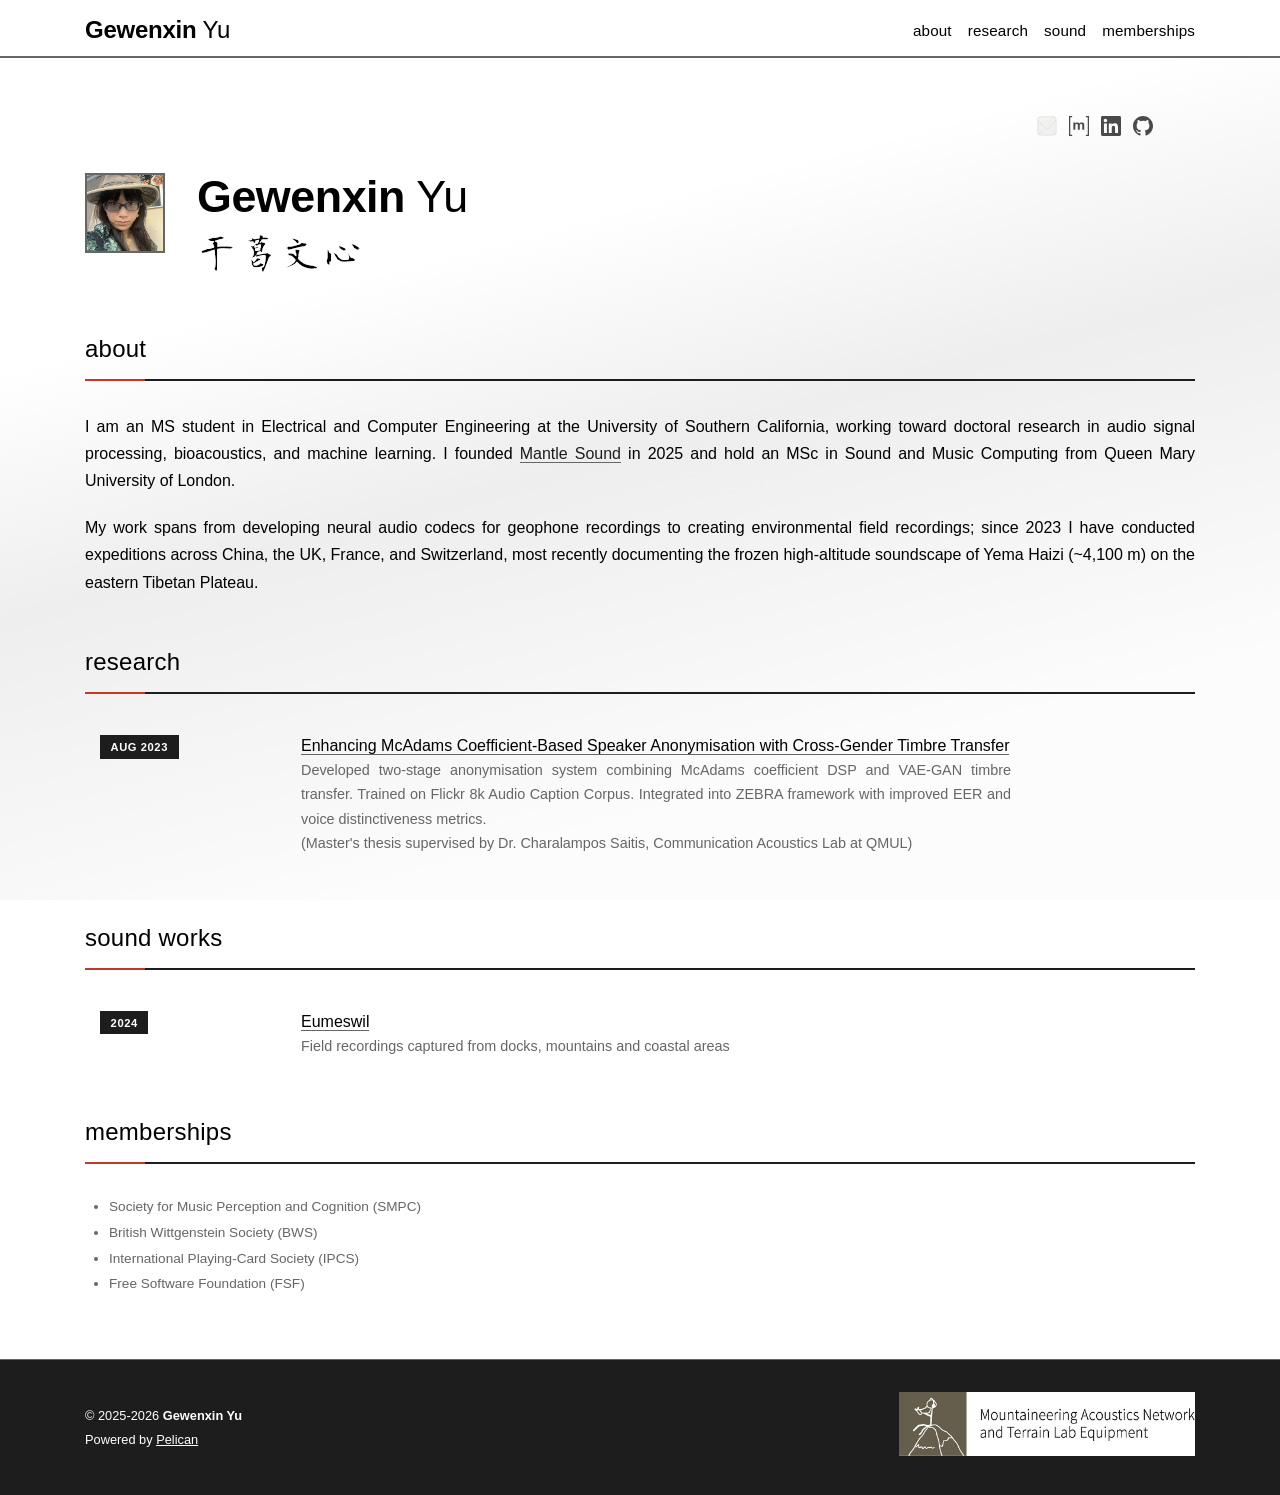
==== index.html @ 7c5c431f "deploy 2026-08-08" ====
<!DOCTYPE html>
<html lang="en">
  <head>
    <meta charset="utf-8">
    <meta name="viewport" content="width=device-width, initial-scale=1, shrink-to-fit=no">
    <meta http-equiv="X-UA-Compatible" content="IE=edge">
    <title>Gewenxin Yu</title>
    <meta name="author" content="Gewenxin Yu">
    <meta name="description" content="Personal academic website of Gewenxin Yu - Electroacoustic Music, Sound Computing, and Field Recording Research">

    <meta property="og:site_name" content="Gewenxin Yu">
    <meta property="og:type" content="website">
    <meta property="og:title" content="Gewenxin Yu">
    <meta property="og:description" content="Personal academic website of Gewenxin Yu">
    <meta property="og:url" content="https://transcendental-electroacoustic.xyz/">

    <meta name="twitter:card" content="summary">
    <meta name="twitter:title" content="Gewenxin Yu">
    <meta name="twitter:description" content="Personal academic website of Gewenxin Yu">

    <link rel="icon" type="image/x-icon" href="/css/favicon.ico">
    <link rel="stylesheet" href="/css/style.css">
  </head>
  <body class="fixed-top-nav">
<header>
  <nav id="navbar" class="navbar">
    <div class="container">
      <a class="navbar-brand" href="https://transcendental-electroacoustic.xyz/">
        <span class="font-weight-bold">Gewenxin</span> Yu
      </a>

      <button class="navbar-toggler" type="button" onclick="toggleNavbar()" aria-label="Toggle navigation">
        <span class="icon-bar"></span>
        <span class="icon-bar"></span>
        <span class="icon-bar"></span>
      </button>

      <ul class="navbar-nav" id="navbarNav">
        <li class="nav-item"><a class="nav-link" href="https://transcendental-electroacoustic.xyz/#about">about</a></li>
        <li class="nav-item"><a class="nav-link" href="https://transcendental-electroacoustic.xyz/#research">research</a></li>
        <li class="nav-item"><a class="nav-link" href="https://transcendental-electroacoustic.xyz/#sound-works">sound</a></li>
        <li class="nav-item"><a class="nav-link" href="https://transcendental-electroacoustic.xyz/#mem">memberships</a></li>
      </ul>
    </div>
  </nav>

  <progress id="progress" value="0">
    <span class="progress-bar"></span>
  </progress>
</header>
    <div class="container mt-5">
      <div class="post">
<div class="profile float-right">
  <div class="address">
    <div class="profile-links">
      <a href="mailto:gewenxin.yu@proton.me"   aria-label="Email">
        <img src="/css/email.svg" alt="Email" class="profile-icon">
      </a>
      <a href="https://matrix.to/#/@g.yu:magdeburg.jetzt" target="_blank" rel="noopener noreferrer" aria-label="Matrix">
        <img src="/css/matrix.svg" alt="Matrix" class="profile-icon">
      </a>
      <a href="https://www.linkedin.com/in/gewenxin-yu/" target="_blank" rel="noopener noreferrer" aria-label="LinkedIn">
        <img src="/css/linkedin.svg" alt="LinkedIn" class="profile-icon">
      </a>
      <a href="https://github.com/ST-48-1240162" target="_blank" rel="noopener noreferrer" aria-label="GitHub">
        <img src="/css/github.svg" alt="GitHub" class="profile-icon">
      </a>
    </div>
  </div>
</div>

<div class="hero-section">
  <div class="hero-content">
    <img src="/images/profile.jpg" alt="Gewenxin Yu" class="hero-photo">
    <div class="hero-text">
      <h1><span class="font-weight-bold">Gewenxin</span> Yu</h1>
      <img src="/images/full-name.png" alt="中文名" class="chinese-name">
    </div>
  </div>
</div>

<h2><span id="about">about</span></h2>
<p>I am an MS student in Electrical and Computer Engineering at the University of Southern California, working toward doctoral research in audio signal processing, bioacoustics, and machine learning. I founded <a href="https://mantle-sound.org/">Mantle Sound</a> in 2025 and hold an MSc in Sound and Music Computing from Queen Mary University of London.</p>
<p>My work spans from developing neural audio codecs for geophone recordings to creating environmental field recordings; since 2023 I have conducted expeditions across China, the UK, France, and Switzerland, most recently documenting the frozen high-altitude soundscape of Yema Haizi (~4,100 m) on the eastern Tibetan Plateau.</p>

<h2><span id="research">research</span></h2>
<div class="news">
  <div class="table-row">
    <div class="col-sm-2 abbr"><abbr class="badge">Aug 2023</abbr></div>
    <div class="col-sm-8">
      <a href="/research/tt.html" class="title">Enhancing McAdams Coefficient-Based Speaker Anonymisation with Cross-Gender Timbre Transfer</a>
      <p class="description">Developed two-stage anonymisation system combining McAdams coefficient DSP and VAE-GAN timbre transfer. Trained on Flickr 8k Audio Caption Corpus. Integrated into ZEBRA framework with improved EER and voice distinctiveness metrics.<br> (Master's thesis supervised by Dr. Charalampos Saitis, Communication Acoustics Lab at QMUL)</p>
      <div class="project-links">
      </div>
    </div>
  </div>
</div>

<h2><span id="sound-works">sound works</span></h2>
<div class="news">
  <div class="table-row">
    <div class="col-sm-2 abbr"><abbr class="badge">2024</abbr></div>
    <div class="col-sm-8">
      <a href="/sound/eumeswil.html" class="title">Eumeswil</a>
      <p class="description">Field recordings captured from docks, mountains and coastal areas</p>
    </div>
  </div>
</div>

<h2><span id="mem">memberships</span></h2>
<ul class="memberships-list">
  <li class="membership-item">Society for Music Perception and Cognition (SMPC)</li>
  <li class="membership-item">British Wittgenstein Society (BWS)</li>
  <li class="membership-item">International Playing-Card Society (IPCS)</li>
  <li class="membership-item">Free Software Foundation (FSF)</li>
</ul>
      </div>
    </div>

<footer class="site-footer">
  <div class="container">
    <div class="footer-content">
      <div class="footer-text">
        <p>&copy; 2025-2026 <strong>Gewenxin Yu</strong></p>
        <p>Powered by <a href="https://getpelican.com/" target="_blank" rel="noopener noreferrer">Pelican</a></p>
      </div>
      <div class="footer-logo">
        <a href="https://mantle-sound.org/" target="_blank" rel="noopener noreferrer" title="Mountaineering Acoustics Network">
          <img src="/images/mantle.jpg" alt="MAN Network">
        </a>
      </div>
    </div>
  </div>
</footer>    <script src="/js/common.js"></script>
  </body>
</html>
---- css/style.css ----
:root {
  /* 5-Color Palette */
  
  /* 1. Light Blue Gradient - Background */
  --color-white: #ffffff;
  
  /* 2. Deep Black - Primary Text */
  --color-black: #000000;
  
  /* 3. Medium Gray - Secondary Text */
  --color-gray: #666666;
  
  /* 4. Navy Blue - Theme Color */
  --color-navy: #1d1d1d;
  
  /* 5. Deep Red - Accent Color */
  --color-red: #c0392b;

  /* Application Variables - All derived from 5-color palette */
  --global-bg-color: linear-gradient(165deg, #ffffff 30%, #eeeeee 50%, #fcfcfc 80%);
  --global-text-color: var(--color-black);
  --global-text-color-light: var(--color-gray);
  --global-theme-color: var(--color-navy);
  --global-hover-color: var(--color-navy);
  --global-footer-bg-color: var(--color-navy);
  --global-footer-text-color: var(--color-gray);
  --global-divider-color: var(--color-gray);
  --global-accent-color: var(--color-red);

  /* Derived Colors - Using transparency for subtle variations */
  --global-code-bg-color: var(--color-white);
  --global-table-bg-color: var(--color-white);
  --global-subtle-bg: var(--color-white);
  --global-border-light: var(--color-gray);

  /* Navbar */
  --navbar-bg-color: var(--color-white);
  --navbar-text-color: var(--color-black);

  /* Status Colors - Using existing palette */
  --success-color: var(--color-navy);
  --warning-color: var(--color-red);
  --info-color: var(--color-navy);

  /* Content */
  --news-table-bg-color: var(--color-white);
  --content-highlight: #fff;

  /* Typography */
  --global-font-size: 16px;
  --global-line-height: 1.5;
  --font-family-sans-serif: sans-serif;
  --font-family-serif: serif;
  --font-family-monospace: monospace;
}

/* ========================================================================
   Simple Grid System (Bootstrap alternative)
   ======================================================================== */

.container {
  max-width: 1140px;
  margin: 0 auto;
  padding: 0 15px;
  width: 100%;
}

.row {
  display: flex;
  flex-wrap: wrap;
  margin: 0 -15px;
}

.col-sm-2, .col-sm-6, .col-sm-7, .col-sm-8, .col-sm-9, .col-sm-12 {
  padding: 0 15px;
  width: 100%;
}

.col-sm-2 {
  flex: 0 0 16.666667%;
  max-width: 16.666667%;
}

.col-sm-6 {
  flex: 0 0 50%;
  max-width: 50%;
}

.col-sm-7 {
  flex: 0 0 58.333333%;
  max-width: 58.333333%;
}

.col-sm-8 {
  flex: 0 0 66.666667%;
  max-width: 66.666667%;
}

.col-sm-9 {
  flex: 0 0 75%;
  max-width: 75%;
}

.col-sm-12 {
  flex: 0 0 100%;
  max-width: 100%;
}

/* ========================================================================
   Global Styles
   ======================================================================== */

* {
  box-sizing: border-box;
}

html {
  font-size: var(--global-font-size);
  scroll-behavior: smooth;
  scroll-padding-top: 80px;
}

body {
  background: var(--global-bg-color);
  background-attachment: fixed;
  color: var(--global-text-color);
  font-family: var(--font-family-sans-serif);
  font-size: 1rem;
  font-weight: 400;
  line-height: var(--global-line-height);
  margin: 0;
  padding: 0;
  min-height: 100vh;

  -webkit-font-smoothing: antialiased;
  -moz-osx-font-smoothing: grayscale;
}

/* Smooth scrolling and padding for fixed navbar */
body.fixed-top-nav {
  padding-top: 56px;
}

/* ========================================================================
   Typography
   ======================================================================== */

h1, h2, h3, h4, h5, h6 {
  color: var(--global-text-color);
  font-family: var(--font-family-sans-serif);
  font-weight: 500;
  margin-bottom: 1rem;
  margin-top: 0;
}

h1 {
  font-family: var(--font-family-sans-serif);
  font-size: 2.8rem;
  font-weight: 300;
  letter-spacing: -0.01em;
  line-height: 1.1;
  margin-bottom: 1.5rem;
  color: var(--global-text-color);
}

h2 {
  font-size: 1.5rem;
  font-weight: 400;
  letter-spacing: 0.01em;
  border-bottom: 2px solid var(--global-theme-color);
  padding-bottom: 0.75rem;
  margin-bottom: 2rem;
  margin-top: 3rem;
  position: relative;
}

h2::before {
  content: '';
  position: absolute;
  bottom: -2px;
  left: 0;
  width: 60px;
  height: 2px;
  background-color: var(--global-accent-color);
  transition: width 0.3s ease;
}

h2:hover::before {
  width: 100px;
}

h3 {
  font-size: 1.5rem;
  margin-top: 1.5rem;
}

h4 {
  font-size: 1.25rem;
}

h5 {
  font-size: 1.1rem;
  font-weight: 500;
}

h6 {
  font-size: 1rem;
  font-weight: 600;
  color: var(--global-text-color-light);
  text-transform: uppercase;
  letter-spacing: 0.05em;
}

p {
  margin-bottom: 1.25rem;
  margin-top: 0;
  text-align: justify;
  line-height: 1.7;
  color: var(--global-text-color);
}

/* Academic paragraph spacing */
p + p {
  margin-top: 1rem;
}

.desc {
  font-size: 1.2rem;
  font-weight: 300;
  color: var(--global-text-color-light);
  margin-bottom: 2.5rem;
  line-height: 1.5;
  letter-spacing: 0.01em;
}

/* geometric dividers */
.project-divider {
  border: 0;
  border-top: 1px solid var(--global-divider-color);
  margin: 2rem 0;
  opacity: 0.6;
}

/* Links */
a {
  color: var(--global-theme-color);
  text-decoration: none;

  border-bottom: 1px solid transparent;
}

a:hover {
  color: var(--global-hover-color);
  border-bottom-color: var(--global-hover-color);
}

/* Academic content links */
.post a, .project-description a {
  border-bottom: 1px solid var(--color-gray);
}

.post a:hover, .project-description a:hover {
  border-bottom-color: var(--global-hover-color);
  /* background-color: var(--color-white); */
}

/* ========================================================================
   Navigation Bar
   ======================================================================== */

.navbar {
  background-color: var(--color-white);
  position: fixed;
  top: 0;
  left: 0;
  right: 0;
  z-index: 1000;
  padding: 0.75rem 0;
}

/* Pure minimal navbar without shadows */
.navbar.scrolled {
  /* No shadow - pure */
  box-shadow: none;
}

.navbar .container {
  display: flex;
  align-items: center;
  justify-content: space-between;
}

.navbar-brand {
  color: var(--navbar-text-color);
  font-family: var(--font-family-sans-serif);
  font-size: 1.5rem;
  font-weight: 400;
  text-decoration: none;
  letter-spacing: -0.01em;
}

.navbar-nav {
  display: flex;
  list-style: none;
  margin: 0;
  padding: 0;
  align-items: center;
}

.navbar-nav .nav-item {
  margin-left: 1rem;
}

.navbar-nav .nav-link {
  color: var(--navbar-text-color);
  font-family: var(--font-family-sans-serif);
  font-weight: 400;
  font-size: 0.95rem;
  letter-spacing: 0.01em;
  text-transform: lowercase;
  transition: color 0.2s ease;
  text-decoration: none;
  padding: 0.5rem 0;
}

.navbar-nav .nav-link:hover {
  color: var(--global-theme-color);
}

.navbar-nav .nav-link.active {
  color: var(--global-theme-color);
}

/* Mobile navbar */
.navbar-toggler {
  background: none;
  border: none;
  padding: 0.25rem 0.5rem;
  cursor: pointer;
  display: none;
}

.navbar-toggler:focus {
  outline: none;
}

.icon-bar {
  display: block;
  width: 22px;
  height: 2px;
  background-color: var(--navbar-text-color);

  position: relative;
}

.icon-bar + .icon-bar {
  margin-top: 4px;
}

@media (max-width: 768px) {
  .navbar-toggler {
    display: block;
  }
  
  .navbar-nav {
    display: none;
    position: absolute;
    top: 100%;
    left: 0;
    right: 0;
    background-color: var(--navbar-bg-color);
    border-top: 1px solid var(--color-gray);
    padding: 1rem;
    flex-direction: column;
  }
  
  .navbar-nav.show {
    display: flex;
}
  
  .navbar-nav .nav-item {
    margin: 0.5rem 0;
  }
}

/* Progress bar */
#progress {
  background-color: var(--global-divider-color);
  border: none;
  height: 2px;
  left: 0;
  position: fixed;
  top: 56px;
  width: 100%;
  z-index: 1030;
}

#progress::-webkit-progress-bar {
  background-color: transparent;
}

#progress::-webkit-progress-value {
  background-color: var(--global-theme-color);
}

#progress::-moz-progress-bar {
  background-color: var(--global-theme-color);
}

/* ========================================================================
   Profile Section
   ======================================================================== */

.profile {
  margin-bottom: 2rem;
  margin-left: 2rem;
  width: 200px;
}



.profile .address {
  font-family: var(--font-family-sans-serif);
  font-size: 0.85rem;
  line-height: 1.4;
  text-align: center;
}

.profile .address p {
  color: var(--global-text-color-light);
  margin: 0.4rem 0;
  text-align: center;
  font-weight: 400;
}

.profile .address p:first-child {
  color: var(--global-text-color);
  font-weight: 500;
  font-size: 0.9rem;
}

.profile .address .profile-links {
  display: flex;
  justify-content: center;
  align-items: center;
  gap: 0.75rem;
  margin-top: 0.75rem;
}

.profile .address .profile-links a {
  border-bottom: none;
}

.profile .address .profile-links a:hover {
  border-bottom: none;
}

.profile .address .profile-icon {
  width: 20px;
  height: 20px;
  opacity: 0.7;
  transition: opacity 0.2s ease;
}

.profile .address .profile-icon:hover {
  opacity: 1;
}

/* ========================================================================
   Hero Section - Photo with Title
   ======================================================================== */

.hero-section {
  margin: 2rem 0;
  clear: both;
}

.hero-content {
  display: flex;
  align-items: flex-start;
  gap: 2rem;
  margin-bottom: 2rem;
}

.hero-photo {
  width: 80px;
  height: 80px;
  border: 2px solid var(--global-divider-color);
  background-color: var(--color-white);
  object-fit: cover;
  flex-shrink: 0;
}

.hero-photo:hover {
  border-color: var(--global-theme-color);
  transition: border-color 0.3s ease;
}

.hero-text {
  flex-grow: 1;
}

.hero-text h1 {
  margin-bottom: 0.5rem;
  margin-top: -0.2rem;
  line-height: 1.2;
}

.hero-text .desc {
  margin-bottom: 0;
}

/* Chinese Name Image Styling */
.chinese-name {
  max-width: 100%;
  height: auto;
  margin: 0.5rem 0;
  display: block;
  filter: contrast(1.1);
  image-rendering: -webkit-optimize-contrast;
  image-rendering: crisp-edges;
}

/* Responsive Profile and Hero */
@media (max-width: 768px) {
  .profile {
    display: none;
  }
  
  .hero-section {
    margin: 1.5rem 0;
  }
  
  .hero-content {
    flex-direction: column;
    align-items: center;
    text-align: center;
    gap: 1rem;
    margin-bottom: 1.5rem;
  }
  
  .hero-photo {
    width: 80px;
    height: 80px;
    margin: 0 auto;
    border: 2px solid var(--global-divider-color);
    background-color: var(--color-white);
    object-fit: cover;
  }
  
  .hero-photo:hover {
    border-color: var(--global-theme-color);
    transition: border-color 0.3s ease;
  }
  
  .hero-text {
    display: flex;
    flex-direction: column;
    align-items: center;
    gap: 0.5rem;
  }
  
  .hero-text h1 {
    text-align: center;
    margin: 0;
    font-size: 1.75rem;
    line-height: 1.2;
    font-weight: 600;
  }
  
  .hero-text .desc {
    text-align: center;
    margin: 0;
  font-size: 1rem;
    color: var(--global-text-color-light);
    font-weight: 400;
  }
  
  .chinese-name {
    max-width: 90%;
    margin: 0.75rem auto;
  }
  
  /* Mobile Grid Optimization */
  .container {
    padding: 0 12px;
  }
  
  .row {
    margin: 0 -12px;
  }
  
  .col-sm-2, .col-sm-6, .col-sm-7, .col-sm-8, .col-sm-9, .col-sm-12 {
    padding: 0 12px;
  }
}

/* ========================================================================
   Projects Section
   ======================================================================== */

.projects {
  margin: 2rem 0;
}

.project-item {
  margin-bottom: 2rem;
}

.project-title {
  color: var(--global-text-color);
  font-weight: 500;
  margin-bottom: 0.5rem;
}

.project-title:hover {
  color: var(--global-theme-color);
}

.project-description {
  color: var(--global-text-color-light);
  font-size: 0.95rem;
  margin-bottom: 1rem;
}

.project-links {
  margin-top: 0.5rem;
}

.project-links .btn {
  background-color: transparent;
  border: 1px solid var(--global-theme-color);
  color: var(--global-theme-color);
  font-family: var(--font-family-sans-serif);
  font-size: 0.75rem;
  font-weight: 500;
  letter-spacing: 0.05em;
  margin-right: 0.75rem;
  margin-bottom: 0.5rem;
  padding: 0.4rem 1rem;
  text-decoration: none;
  text-transform: uppercase;

  display: inline-block;
}

.project-links .btn:hover {
  background-color: var(--global-theme-color);
  border-color: var(--global-theme-color);
  color: var(--color-white);
}

.project-divider {
  border: 0;
  border-top: 1px solid var(--global-divider-color);
  margin: 1.5rem 0;
  opacity: 0.3;
}

/* ========================================================================
   News Section (for talks, memberships, etc.)
   ======================================================================== */

.news {
  margin: 2rem 0;
}

.table-row {
  align-items: flex-start;
  display: flex;
  margin-bottom: 1.5rem;
  padding: 0.5rem 0;
}

.abbr {
  min-width: 120px;
  margin-right: 1rem;
}

.badge {
  background-color: var(--global-subtle-bg);
  border: 1px solid var(--global-border-light);
  color: var(--global-text-color-light);
  font-size: 0.7rem;
  font-weight: 600;
  letter-spacing: 0.05em;
  padding: 0.3rem 0.6rem;
  text-transform: uppercase;
  white-space: nowrap;

}

/* Special badge for dates */
.badge:not(.status-badge) {
  background-color: var(--global-theme-color);
  color: var(--color-white);
  border-color: var(--global-theme-color);
}

/* Academic status badges */
.badge.status-success {
  background-color: var(--success-color);
  border-color: var(--success-color);
  color: var(--color-white);
}

.badge.status-warning {
  background-color: var(--warning-color);
  border-color: var(--warning-color);
  color: var(--color-white);
}

.badge.status-info {
  background-color: var(--info-color);
  border-color: var(--info-color);
  color: var(--color-white);
}

.title {
  color: var(--global-text-color);
  font-weight: 500;
  margin-bottom: 0.25rem;
}

/* Extend concept styling to news/essays section */
.title .concept-primary {
  font-style: normal;
  color: var(--global-theme-color);
  font-weight: 400;
}

.title .concept-secondary {
  font-style: normal;
  color: var(--global-accent-color);
  font-weight: 400;
}

.title:hover {
  color: var(--global-theme-color);
}

.description {
  color: var(--global-text-color-light);
  font-size: 0.9rem;
  margin-bottom: 0;
}

/* ========================================================================
   Memberships Section (List)
   ======================================================================== */

.memberships-list {
  margin: 1rem 0 1.5rem 0;
  padding-left: 1.5rem;
  /* list-style: none; */
  font-size: 0.85rem;
  line-height: 1.6;
  color: var(--global-text-color-light);
}

.memberships-list li {
  margin-bottom: 0.25rem;
}

.membership-item {
  color: var(--global-text-color-light);
  font-weight: 400;
}

/* ========================================================================
   Contact Section
   ======================================================================== */

.contact-info {
  margin: 2rem 0;
}

.contact-info h6 {
  border-bottom: 1px solid var(--global-divider-color);
  margin-bottom: 0.5rem;
  padding-bottom: 0.25rem;
}

.contact-icon {
  width: 1em;
  height: 1em;
  vertical-align: middle;
  margin-right: 0.5em;
}

/* ========================================================================
   Utility Classes
   ======================================================================== */

.clearfix::after {
  clear: both;
  content: "";
  display: table;
}

.float-right {
  float: right;
}

.mt-5 {
  margin-top: 3rem;
}

.z-depth-0 {
  box-shadow: none;
}

.font-weight-bold {
  font-weight: 700;
}

/* ========================================================================
   Responsive Design
   ======================================================================== */

@media (max-width: 768px) {
  body.fixed-top-nav {
    padding-top: 56px;
  }

  .profile {
    float: none !important;
    margin-bottom: 1rem;
    margin-left: 0;
    width: 100%;
  }

  .profile .address {
    text-align: center;
  }

  h1 {
    font-size: 2rem;
    text-align: center;
  }

  .desc {
    text-align: center;
  }

  .table-row {
    flex-direction: column;
  }

  .abbr {
    margin-bottom: 0.5rem;
    margin-right: 0;
    min-width: auto;
  }

  .contact-info .row {
        flex-direction: column;
    }

  .contact-info .col-sm-6 {
    margin-bottom: 1rem;
  }

  .contact-links {
    justify-content: center;
  }
}

@media (max-width: 576px) {
  .container {
    padding-left: 1rem;
    padding-right: 1rem;
  }

  h1 {
    font-size: 1.75rem;
  }

  h2 {
    font-size: 1.5rem;
  }

  .project-links .btn {
    display: block;
    margin-bottom: 0.5rem;
    margin-right: 0;
    width: 100%;
  }
}

/* ========================================================================
   Post Layouts
   ======================================================================== */

.post-header {
  /* margin-bottom: 2rem; */
}

.post-title {
  font-family: var(--font-family-sans-serif);
  font-size: 2.3rem;
  font-weight: 300;
  letter-spacing: -0.01em;
  line-height: 1.2;
  margin-bottom: 1rem;
  color: var(--global-text-color);
}

/* Special terminology styling */
.post-title i {
  font-style: normal;
  color: var(--global-accent-color);
  font-weight: 400;
  border-bottom: 1px solid var(--global-accent-color);
  padding-bottom: 1px;
}

/* Alternative: Different colors for different concepts */
.post-title .concept-primary {
  font-style: normal;
  color: var(--global-theme-color);
  font-weight: 400;
}

.post-title .concept-secondary {
  font-style: normal;
  color: var(--global-accent-color);
  font-weight: 400;
}

.post-description {
  font-size: 1.1rem;
  font-weight: 300;
  color: var(--global-text-color-light);
  margin-bottom: 1.5rem;
  line-height: 1.6;
}

.post-meta {
  margin-bottom: 1.5rem;
}

.post-nav {
  margin-top: 1rem;
}

.back-link {
  color: var(--global-text-color-light);
  font-size: 0.9rem;
  font-weight: 500;
  text-decoration: none;
  transition: color 0.3s ease;
  border-bottom: none;
}

.back-link:hover {
  color: var(--global-theme-color);
  border-bottom: 1px solid var(--global-theme-color);
}

.post-divider {
  border: 0;
  border-top: 2px solid var(--global-theme-color);
  margin: 2rem 0;
  opacity: 0.8;
  position: relative;
}

.post-divider::after {
  content: '';
  position: absolute;
  top: -2px;
  left: 0;
  width: 80px;
  height: 2px;
  background-color: var(--global-accent-color);
}

.post-content {
  line-height: 1.8;
  font-size: 1.05rem;
}

.post-content h1, 
.post-content h2, 
.post-content h3, 
.post-content h4, 
.post-content h5, 
.post-content h6 {
  margin-top: 2.5rem;
  margin-bottom: 1rem;
  font-family: var(--font-family-sans-serif);
}

.post-content h2 {
  font-size: 1.8rem;
  font-weight: 400;
  border-bottom: 1px solid var(--global-divider-color);
  padding-bottom: 0.5rem;
}

.post-content h3 {
  font-size: 1.4rem;
  font-weight: 500;
}

.post-content p {
  margin-bottom: 1.5rem;
  text-align: justify;
}

.post-content blockquote {
  border-left: 4px solid var(--global-theme-color);
  padding: 1rem 1.5rem;
  margin: 2rem 0;
  background-color: var(--content-highlight);
  font-style: italic;
}

.post-content code {
  background-color: var(--global-code-bg-color);
  padding: 0.2rem 0.4rem;
  font-family: var(--font-family-monospace);
  font-size: 0.9rem;
}

.post-content pre {
  background-color: var(--global-code-bg-color);
  padding: 1.5rem;
  overflow-x: auto;
  line-height: 1.4;
  margin: 1.5rem 0;
}

.post-content pre code {
  background: none;
  padding: 0;
}

/* External links styling */
.external-link {
  text-align: center;
  margin: 1.5rem 0;
}

.external-btn {
  background-color: var(--global-theme-color);
  border: 1px solid var(--global-theme-color);
  color: var(--color-white);
  font-weight: 500;
  padding: 0.75rem 1.5rem;
  text-decoration: none;

}

.external-btn:hover {
  background-color: var(--global-hover-color);
  border-color: var(--global-hover-color);
}

/* ========================================================================
   Image Styling
   ======================================================================== */

/* Center all images elegantly - */
.post-content img {
  display: block;
  margin: 2rem auto;
  max-width: 100%;
  height: auto;
}

/* Figure Styling */
.post-content figure {
  margin: 3rem auto;
  text-align: center;
  max-width: 90%;
}

.post-content figure img {
  margin-bottom: 1rem;
}

.post-content figcaption {
  font-family: var(--font-family-sans-serif);
  font-size: 0.9rem;
  font-weight: 500;
  color: var(--global-text-color-light);
  text-transform: uppercase;
  letter-spacing: 0.05em;
  margin-top: 1rem;
  border-top: 2px solid var(--global-accent-color);
  margin-bottom: 1rem;
  padding-top: 0.75rem;
  max-width: 80%;
  margin-left: auto;
  margin-right: auto;
}

/* Video styling - Pure */
.post-content video {
  display: block;
  margin: 2.5rem auto;
  max-width: 100%;
  height: auto;
}

/* Table styling for image galleries */
.post-content table {
  width: 100%;
  margin: 3rem auto;
  border-collapse: separate;
  border-spacing: 1rem;
  background: transparent;
}

.post-content table img {
  margin: 0;
  width: 100%;
  max-width: 300px;
  height: auto;
}

.post-content table td {
  text-align: center;
  vertical-align: top;
  padding: 0.5rem;
  border: none;
  background: transparent;
}

.post-content table th {
  border: none;
  background: transparent;
  padding: 0.5rem;
  text-align: center;
}

/* Table captions (figcaption in tables) */
.post-content table figcaption {
  font-family: var(--font-family-sans-serif);
  font-size: 0.85rem;
  font-weight: 500;
  color: var(--global-text-color-light);
  text-transform: uppercase;
  letter-spacing: 0.05em;
  margin-top: 0.75rem;
  border-top: 1px solid var(--global-accent-color);
  padding-top: 0.5rem;
  border: none;
  margin: 0.75rem 0 0 0;
  padding: 0.5rem 0 0 0;
}

/* Center element override for legacy content */
.post-content center {
  display: block;
  text-align: center;
  margin: 2rem 0;
}

.post-content center img,
.post-content center video {
  margin: 1rem auto;
}

/* ========================================================================
   Footer
   ======================================================================== */

.site-footer {
  background-color: var(--global-footer-bg-color);
  border-top: 1px solid var(--global-divider-color);
  margin-top: 4rem;
  padding: 2rem 0;
}

.footer-content {
  display: flex;
  justify-content: space-between;
  align-items: center;
  flex-wrap: wrap;
  gap: 1.5rem;
  
}

.footer-text {
  flex: 1;
}

.footer-text p {
  color: var(--color-white);
  font-family: var(--font-family-sans-serif);
  font-size: 0.8rem;
  font-weight: 400;
  margin: 0;
  line-height: 1.5;
}

.footer-text p:first-child {
  margin-bottom: 0.25rem;
}

.footer-text strong {
  font-weight: 600;
}

.footer-text a {
  color: var(--color-white);
  text-decoration: underline;
  font-weight: 500;
}

/* .footer-logo {
  flex-shrink: 0;
} */

.footer-logo img {
  height: 64px;
  width: auto;
}

@media (max-width: 768px) {
  .footer-content {
    flex-direction: column;
    text-align: center;
    gap: 1rem;
  }
  
  .footer-text {
    order: 2;
  }
  
  .footer-logo {
    order: 1;
  }
}

/* ========================================================================
   Discography Page Styles
   ======================================================================== */

.post-meta {
  color: var(--global-text-color-light);
  font-family: var(--font-family-sans-serif);
  font-size: 0.9rem;
  font-weight: 400;
  margin-bottom: 2rem;
  letter-spacing: 0.01em;
}

.track-list {
  margin: 2rem 0;
}

.track {
  display: flex;
  align-items: center;
  padding: 0.75rem 0;
  border-bottom: 1px solid var(--global-divider-color);
  font-family: var(--font-family-sans-serif);
}

.track:last-child {
  border-bottom: none;
}

.track-number {
  flex: 0 0 3rem;
  font-weight: 500;
  color: var(--global-text-color-light);
  font-size: 0.9rem;
}

.track-title {
  flex: 1;
  font-weight: 500;
  color: var(--global-text-color);
}

.track-duration {
  flex: 0 0 4rem;
  text-align: right;
  color: var(--global-text-color-light);
  font-size: 0.9rem;
}

@media (max-width: 768px) {
  .track {
    flex-direction: column;
    align-items: flex-start;
    gap: 0.25rem;
  }
  
  .track-number {
    flex: none;
  }
  
  .track-title {
    flex: none;
  }
  
  .track-duration {
    flex: none;
    text-align: left;
  }
}

/* ========================================================================
   Audio Player Card (Bandcamp-style)
   ======================================================================== */

.audio-card {
  display: flex;
  border: 1px solid var(--global-divider-color);
  background-color: var(--color-white);
  margin: 2.5rem 0;
  max-width: 100%;
  overflow: hidden;
  transition: border-color 0.2s ease;
}

.audio-card:hover {
  border-color: var(--global-theme-color);
}

.audio-card-cover {
  flex: 0 0 160px;
  width: 160px;
  height: 160px;
  background-color: var(--global-theme-color);
  display: flex;
  align-items: center;
  justify-content: center;
  border-right: 1px solid var(--global-divider-color);
  position: relative;
  overflow: hidden;
}

.audio-card-cover img {
  width: 100%;
  height: 100%;
  object-fit: cover;
  display: block;
}

.audio-card-content {
  flex: 1;
  padding: 1.5rem 1.75rem;
  display: flex;
  flex-direction: column;
  justify-content: space-between;
  min-width: 0;
}

.audio-card-header {
  margin-bottom: 1rem;
}

.audio-card-title {
  font-size: 1.125rem;
  font-weight: 500;
  color: var(--global-text-color);
  margin: 0 0 0.375rem 0;
  line-height: 1.4;
  letter-spacing: -0.01em;
}

.audio-card-artist {
  font-size: 0.875rem;
  color: var(--global-text-color-light);
  margin: 0;
  line-height: 1.5;
  text-transform: uppercase;
  letter-spacing: 0.05em;
  font-weight: 400;
}

.audio-card-player {
  width: 100%;
  margin-top: 0.75rem;
}

.audio-card-player audio {
  width: 100%;
  height: 40px;
  outline: none;
}

/* Customize audio player controls */
.audio-card-player audio::-webkit-media-controls-panel {
  background-color: var(--color-white);
  border-top: 1px solid var(--global-divider-color);
  padding-top: 0.5rem;
}

.audio-card-player audio::-webkit-media-controls-play-button {
  background-color: var(--global-theme-color);
  border: none;
}

.audio-card-player audio::-webkit-media-controls-current-time-display,
.audio-card-player audio::-webkit-media-controls-time-remaining-display {
  color: var(--global-text-color);
  font-family: var(--font-family-sans-serif);
  font-size: 0.75rem;
}

.audio-card-player audio::-webkit-media-controls-timeline {
  background-color: var(--global-divider-color);
}

.audio-card-player audio::-webkit-media-controls-timeline::-webkit-media-slider-thumb {
  background-color: var(--global-theme-color);
}

/* Firefox audio player styling */
.audio-card-player audio::-moz-media-controls {
  background-color: var(--color-white);
}

@media (max-width: 768px) {
  .audio-card {
    flex-direction: column;
    margin: 2rem 0;
  }
  
  .audio-card-cover {
    flex: none;
    width: 100%;
    height: 240px;
    border-right: none;
    border-bottom: 1px solid var(--global-divider-color);
  }
  
  .audio-card-content {
    padding: 1.25rem;
  }
  
  .audio-card-title {
    font-size: 1rem;
  }
}
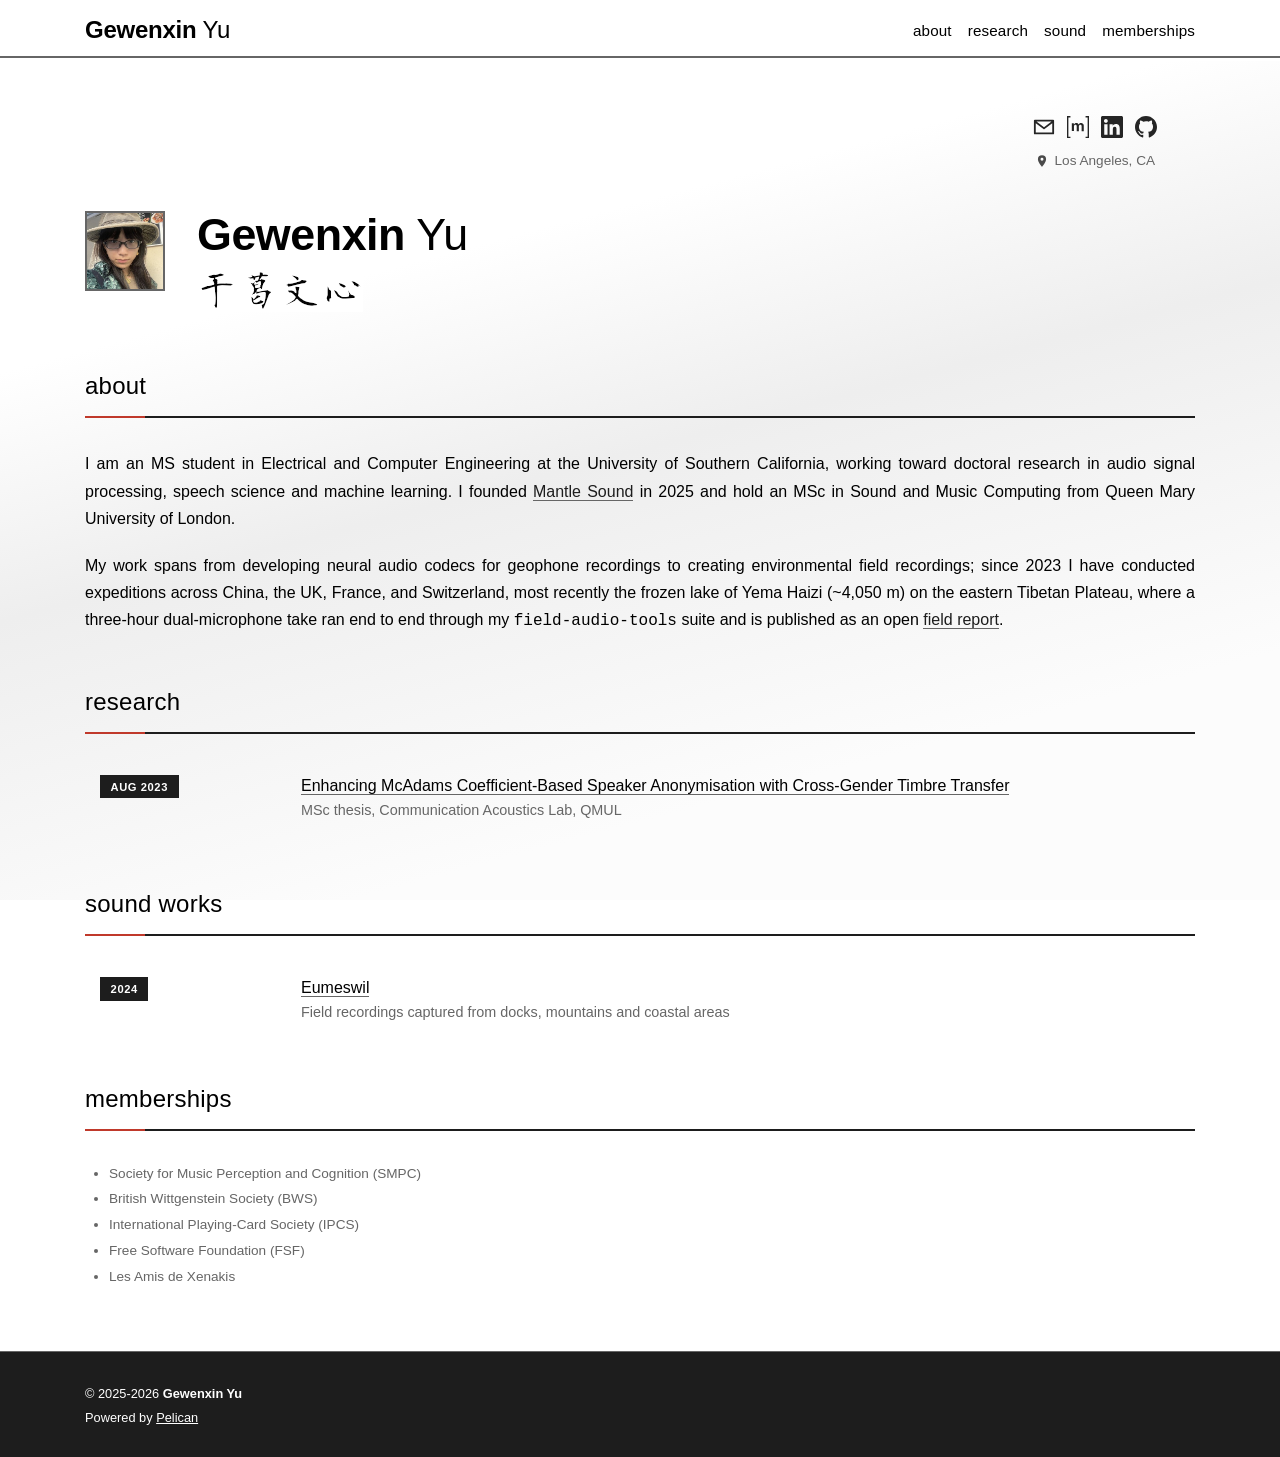
==== commit 4992700f: "deploy 2026-08-26" ====
--- a/index.html
+++ b/index.html
@@ -66,6 +66,7 @@
         <img src="/css/github.svg" alt="GitHub" class="profile-icon">
       </a>
     </div>
+    <p class="location"><img src="/css/location.svg" alt="" class="location-icon">Los Angeles, CA</p>
   </div>
 </div>
 
@@ -75,13 +76,14 @@
     <div class="hero-text">
       <h1><span class="font-weight-bold">Gewenxin</span> Yu</h1>
       <img src="/images/full-name.png" alt="中文名" class="chinese-name">
+      <p class="location location-hero"><img src="/css/location.svg" alt="" class="location-icon">Los Angeles, CA</p>
     </div>
   </div>
 </div>
 
 <h2><span id="about">about</span></h2>
-<p>I am an MS student in Electrical and Computer Engineering at the University of Southern California, working toward doctoral research in audio signal processing, bioacoustics, and machine learning. I founded <a href="https://mantle-sound.org/">Mantle Sound</a> in 2025 and hold an MSc in Sound and Music Computing from Queen Mary University of London.</p>
-<p>My work spans from developing neural audio codecs for geophone recordings to creating environmental field recordings; since 2023 I have conducted expeditions across China, the UK, France, and Switzerland, most recently documenting the frozen high-altitude soundscape of Yema Haizi (~4,100 m) on the eastern Tibetan Plateau.</p>
+<p>I am an MS student in Electrical and Computer Engineering at the University of Southern California, working toward doctoral research in audio signal processing, speech science and machine learning. I founded <a href="https://mantle-sound.org/">Mantle Sound</a> in 2025 and hold an MSc in Sound and Music Computing from Queen Mary University of London.</p>
+<p>My work spans from developing neural audio codecs for geophone recordings to creating environmental field recordings; since 2023 I have conducted expeditions across China, the UK, France, and Switzerland, most recently the frozen lake of Yema Haizi (~4,050 m) on the eastern Tibetan Plateau, where a three-hour dual-microphone take ran end to end through my <code>field-audio-tools</code> suite and is published as an open <a href="https://mantle-sound.org/software/running-field-audio-tools-on-a-long-f3-take/">field report</a>.</p>
 
 <h2><span id="research">research</span></h2>
 <div class="news">
@@ -89,7 +91,7 @@
     <div class="col-sm-2 abbr"><abbr class="badge">Aug 2023</abbr></div>
     <div class="col-sm-8">
       <a href="/research/tt.html" class="title">Enhancing McAdams Coefficient-Based Speaker Anonymisation with Cross-Gender Timbre Transfer</a>
-      <p class="description">Developed two-stage anonymisation system combining McAdams coefficient DSP and VAE-GAN timbre transfer. Trained on Flickr 8k Audio Caption Corpus. Integrated into ZEBRA framework with improved EER and voice distinctiveness metrics.<br> (Master's thesis supervised by Dr. Charalampos Saitis, Communication Acoustics Lab at QMUL)</p>
+      <p class="description">MSc thesis, Communication Acoustics Lab, QMUL</p>
       <div class="project-links">
       </div>
     </div>
@@ -113,6 +115,7 @@
   <li class="membership-item">British Wittgenstein Society (BWS)</li>
   <li class="membership-item">International Playing-Card Society (IPCS)</li>
   <li class="membership-item">Free Software Foundation (FSF)</li>
+  <li class="membership-item">Les Amis de Xenakis</li>
 </ul>
       </div>
     </div>
@@ -124,11 +127,6 @@
         <p>&copy; 2025-2026 <strong>Gewenxin Yu</strong></p>
         <p>Powered by <a href="https://getpelican.com/" target="_blank" rel="noopener noreferrer">Pelican</a></p>
       </div>
-      <div class="footer-logo">
-        <a href="https://mantle-sound.org/" target="_blank" rel="noopener noreferrer" title="Mountaineering Acoustics Network">
-          <img src="/images/mantle.jpg" alt="MAN Network">
-        </a>
-      </div>
     </div>
   </div>
 </footer>    <script src="/js/common.js"></script>
--- a/css/style.css
+++ b/css/style.css
@@ -456,14 +456,34 @@
 }
 
 .profile .address .profile-icon {
-  width: 20px;
-  height: 20px;
-  opacity: 0.7;
+  width: 22px;
+  height: 22px;
+  opacity: 0.85;
   transition: opacity 0.2s ease;
 }
 
 .profile .address .profile-icon:hover {
   opacity: 1;
+}
+
+.location {
+  display: flex;
+  align-items: center;
+  justify-content: center;
+  gap: 0.35rem;
+  margin-top: 0.75rem;
+}
+
+.location-icon {
+  width: 14px;
+  height: 14px;
+  opacity: 0.7;
+  flex-shrink: 0;
+}
+
+/* Shown only on narrow screens, where the right-hand profile block is hidden */
+.location-hero {
+  display: none;
 }
 
 /* ========================================================================
@@ -526,6 +546,14 @@
   .profile {
     display: none;
   }
+
+  .location-hero {
+    display: flex;
+    margin-top: 0;
+    font-family: var(--font-family-sans-serif);
+    font-size: 0.85rem;
+    color: var(--global-text-color-light);
+  }
   
   .hero-section {
     margin: 1.5rem 0;
@@ -571,7 +599,7 @@
   .hero-text .desc {
     text-align: center;
     margin: 0;
-  font-size: 1rem;
+    font-size: 1rem;
     color: var(--global-text-color-light);
     font-weight: 400;
   }
@@ -1176,16 +1204,7 @@
 }
 
 .footer-content {
-  display: flex;
-  justify-content: space-between;
-  align-items: center;
-  flex-wrap: wrap;
-  gap: 1.5rem;
-  
-}
-
-.footer-text {
-  flex: 1;
+  text-align: center;
 }
 
 .footer-text p {
@@ -1209,31 +1228,6 @@
   color: var(--color-white);
   text-decoration: underline;
   font-weight: 500;
-}
-
-/* .footer-logo {
-  flex-shrink: 0;
-} */
-
-.footer-logo img {
-  height: 64px;
-  width: auto;
-}
-
-@media (max-width: 768px) {
-  .footer-content {
-    flex-direction: column;
-    text-align: center;
-    gap: 1rem;
-  }
-  
-  .footer-text {
-    order: 2;
-  }
-  
-  .footer-logo {
-    order: 1;
-  }
 }
 
 /* ========================================================================
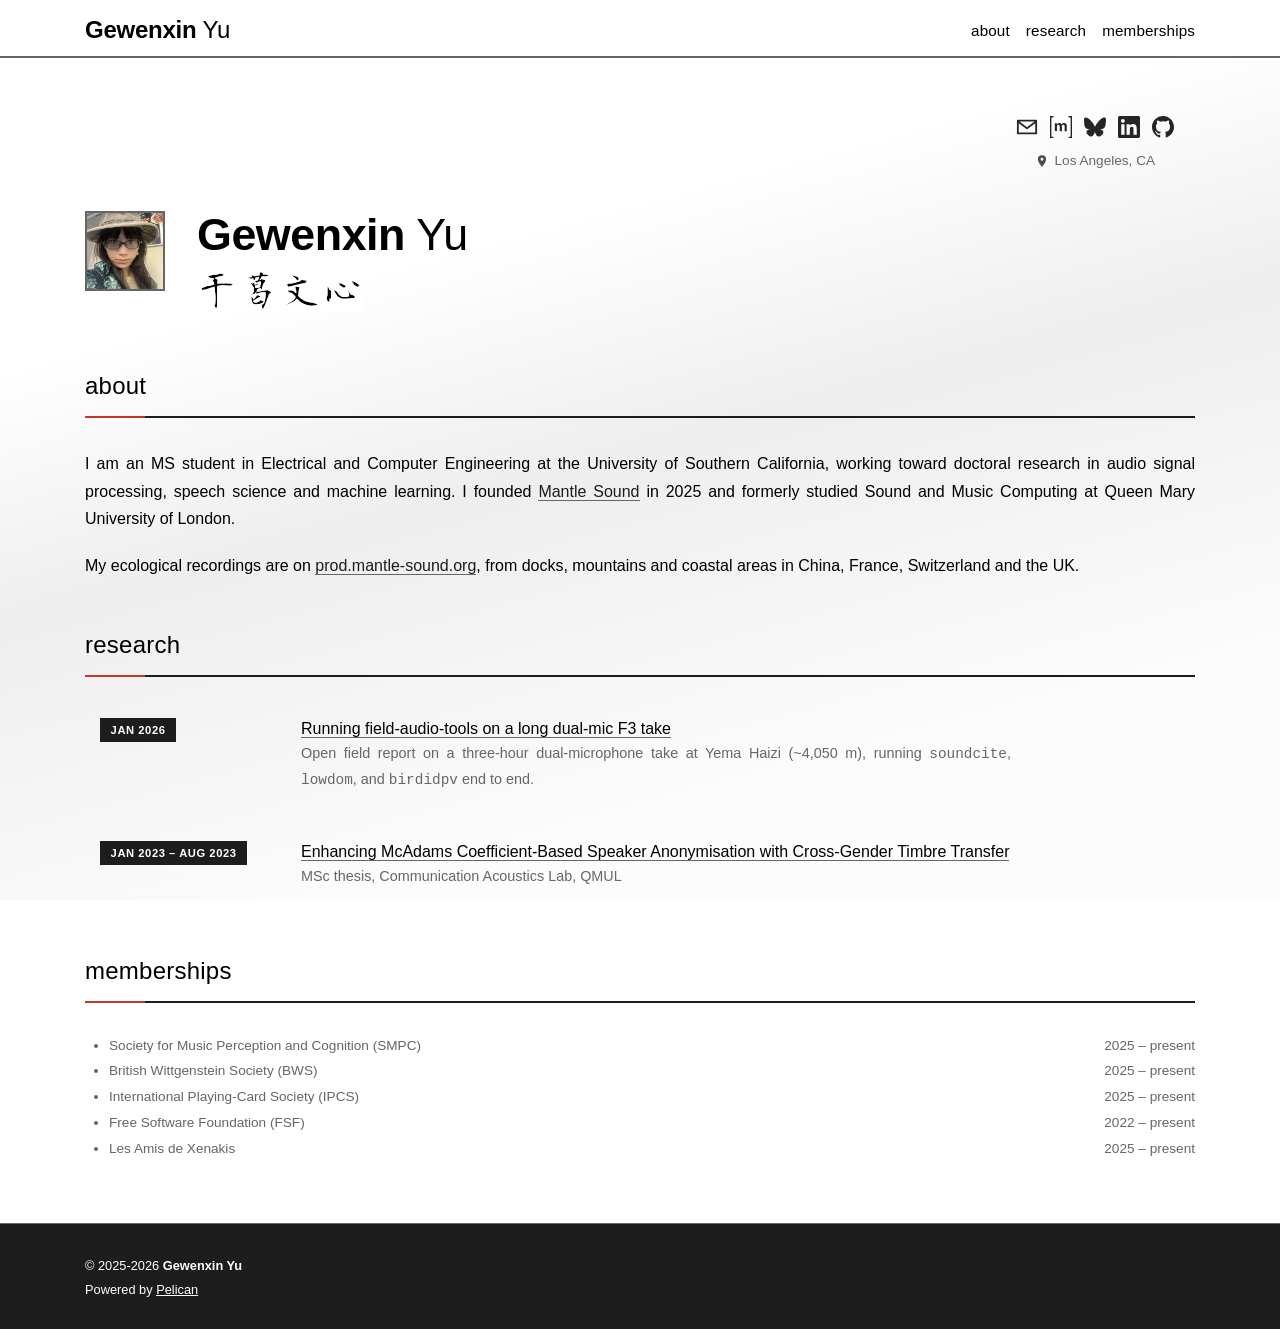
==== commit 1b06b574: "deploy 2026-09-16" ====
--- a/index.html
+++ b/index.html
@@ -6,17 +6,17 @@
     <meta http-equiv="X-UA-Compatible" content="IE=edge">
     <title>Gewenxin Yu</title>
     <meta name="author" content="Gewenxin Yu">
-    <meta name="description" content="Personal academic website of Gewenxin Yu - Electroacoustic Music, Sound Computing, and Field Recording Research">
+    <meta name="description" content="Gewenxin Yu — M.S. ECE @ USC. Speech and audio ML, bioacoustics, neural codecs, and alpine field recording. Founder, Mantle Sound.">
 
     <meta property="og:site_name" content="Gewenxin Yu">
     <meta property="og:type" content="website">
     <meta property="og:title" content="Gewenxin Yu">
-    <meta property="og:description" content="Personal academic website of Gewenxin Yu">
+    <meta property="og:description" content="Gewenxin Yu — M.S. ECE @ USC. Speech and audio ML, bioacoustics, neural codecs, and alpine field recording. Founder, Mantle Sound.">
     <meta property="og:url" content="https://transcendental-electroacoustic.xyz/">
 
     <meta name="twitter:card" content="summary">
     <meta name="twitter:title" content="Gewenxin Yu">
-    <meta name="twitter:description" content="Personal academic website of Gewenxin Yu">
+    <meta name="twitter:description" content="Gewenxin Yu — M.S. ECE @ USC. Speech and audio ML, bioacoustics, neural codecs, and alpine field recording. Founder, Mantle Sound.">
 
     <link rel="icon" type="image/x-icon" href="/css/favicon.ico">
     <link rel="stylesheet" href="/css/style.css">
@@ -38,7 +38,6 @@
       <ul class="navbar-nav" id="navbarNav">
         <li class="nav-item"><a class="nav-link" href="https://transcendental-electroacoustic.xyz/#about">about</a></li>
         <li class="nav-item"><a class="nav-link" href="https://transcendental-electroacoustic.xyz/#research">research</a></li>
-        <li class="nav-item"><a class="nav-link" href="https://transcendental-electroacoustic.xyz/#sound-works">sound</a></li>
         <li class="nav-item"><a class="nav-link" href="https://transcendental-electroacoustic.xyz/#mem">memberships</a></li>
       </ul>
     </div>
@@ -58,6 +57,9 @@
       </a>
       <a href="https://matrix.to/#/@g.yu:magdeburg.jetzt" target="_blank" rel="noopener noreferrer" aria-label="Matrix">
         <img src="/css/matrix.svg" alt="Matrix" class="profile-icon">
+      </a>
+      <a href="https://bsky.app/profile/gewenxin.bsky.social" target="_blank" rel="noopener noreferrer" aria-label="Bluesky">
+        <img src="/css/bluesky.svg" alt="Bluesky" class="profile-icon">
       </a>
       <a href="https://www.linkedin.com/in/gewenxin-yu/" target="_blank" rel="noopener noreferrer" aria-label="LinkedIn">
         <img src="/css/linkedin.svg" alt="LinkedIn" class="profile-icon">
@@ -82,13 +84,22 @@
 </div>
 
 <h2><span id="about">about</span></h2>
-<p>I am an MS student in Electrical and Computer Engineering at the University of Southern California, working toward doctoral research in audio signal processing, speech science and machine learning. I founded <a href="https://mantle-sound.org/">Mantle Sound</a> in 2025 and hold an MSc in Sound and Music Computing from Queen Mary University of London.</p>
-<p>My work spans from developing neural audio codecs for geophone recordings to creating environmental field recordings; since 2023 I have conducted expeditions across China, the UK, France, and Switzerland, most recently the frozen lake of Yema Haizi (~4,050 m) on the eastern Tibetan Plateau, where a three-hour dual-microphone take ran end to end through my <code>field-audio-tools</code> suite and is published as an open <a href="https://mantle-sound.org/software/running-field-audio-tools-on-a-long-f3-take/">field report</a>.</p>
+<p>I am an MS student in Electrical and Computer Engineering at the University of Southern California, working toward doctoral research in audio signal processing, speech science and machine learning. I founded <a href="https://mantle-sound.org/">Mantle Sound</a> in 2025 and formerly studied Sound and Music Computing at Queen Mary University of London.</p>
+<p>My ecological recordings are on <a href="https://prod.mantle-sound.org/" target="_blank" rel="noopener noreferrer">prod.mantle-sound.org</a>, from docks, mountains and coastal areas in China, France, Switzerland and the UK.</p>
 
 <h2><span id="research">research</span></h2>
 <div class="news">
   <div class="table-row">
-    <div class="col-sm-2 abbr"><abbr class="badge">Aug 2023</abbr></div>
+    <div class="col-sm-2 abbr"><abbr class="badge">Jan 2026</abbr></div>
+    <div class="col-sm-8">
+      <a href="https://mantle-sound.org/software/running-field-audio-tools-on-a-long-f3-take/" class="title" target="_blank" rel="noopener noreferrer">Running field-audio-tools on a long dual-mic F3 take</a>
+      <p class="description">Open field report on a three-hour dual-microphone take at Yema Haizi (~4,050 m), running <code>soundcite</code>, <code>lowdom</code>, and <code>birdidpv</code> end to end.</p>
+      <div class="project-links">
+      </div>
+    </div>
+  </div>
+  <div class="table-row">
+    <div class="col-sm-2 abbr"><abbr class="badge">Jan 2023 – Aug 2023</abbr></div>
     <div class="col-sm-8">
       <a href="/research/tt.html" class="title">Enhancing McAdams Coefficient-Based Speaker Anonymisation with Cross-Gender Timbre Transfer</a>
       <p class="description">MSc thesis, Communication Acoustics Lab, QMUL</p>
@@ -98,24 +109,13 @@
   </div>
 </div>
 
-<h2><span id="sound-works">sound works</span></h2>
-<div class="news">
-  <div class="table-row">
-    <div class="col-sm-2 abbr"><abbr class="badge">2024</abbr></div>
-    <div class="col-sm-8">
-      <a href="/sound/eumeswil.html" class="title">Eumeswil</a>
-      <p class="description">Field recordings captured from docks, mountains and coastal areas</p>
-    </div>
-  </div>
-</div>
-
 <h2><span id="mem">memberships</span></h2>
 <ul class="memberships-list">
-  <li class="membership-item">Society for Music Perception and Cognition (SMPC)</li>
-  <li class="membership-item">British Wittgenstein Society (BWS)</li>
-  <li class="membership-item">International Playing-Card Society (IPCS)</li>
-  <li class="membership-item">Free Software Foundation (FSF)</li>
-  <li class="membership-item">Les Amis de Xenakis</li>
+  <li class="membership-item">Society for Music Perception and Cognition (SMPC)<span class="membership-dates">2025 – present</span></li>
+  <li class="membership-item">British Wittgenstein Society (BWS)<span class="membership-dates">2025 – present</span></li>
+  <li class="membership-item">International Playing-Card Society (IPCS)<span class="membership-dates">2025 – present</span></li>
+  <li class="membership-item">Free Software Foundation (FSF)<span class="membership-dates">2022 – present</span></li>
+  <li class="membership-item">Les Amis de Xenakis<span class="membership-dates">2025 – present</span></li>
 </ul>
       </div>
     </div>
--- a/css/style.css
+++ b/css/style.css
@@ -795,6 +795,12 @@
   font-weight: 400;
 }
 
+.membership-dates {
+  float: right;
+  color: var(--global-text-color-light);
+  font-weight: 400;
+}
+
 /* ========================================================================
    Contact Section
    ======================================================================== */
